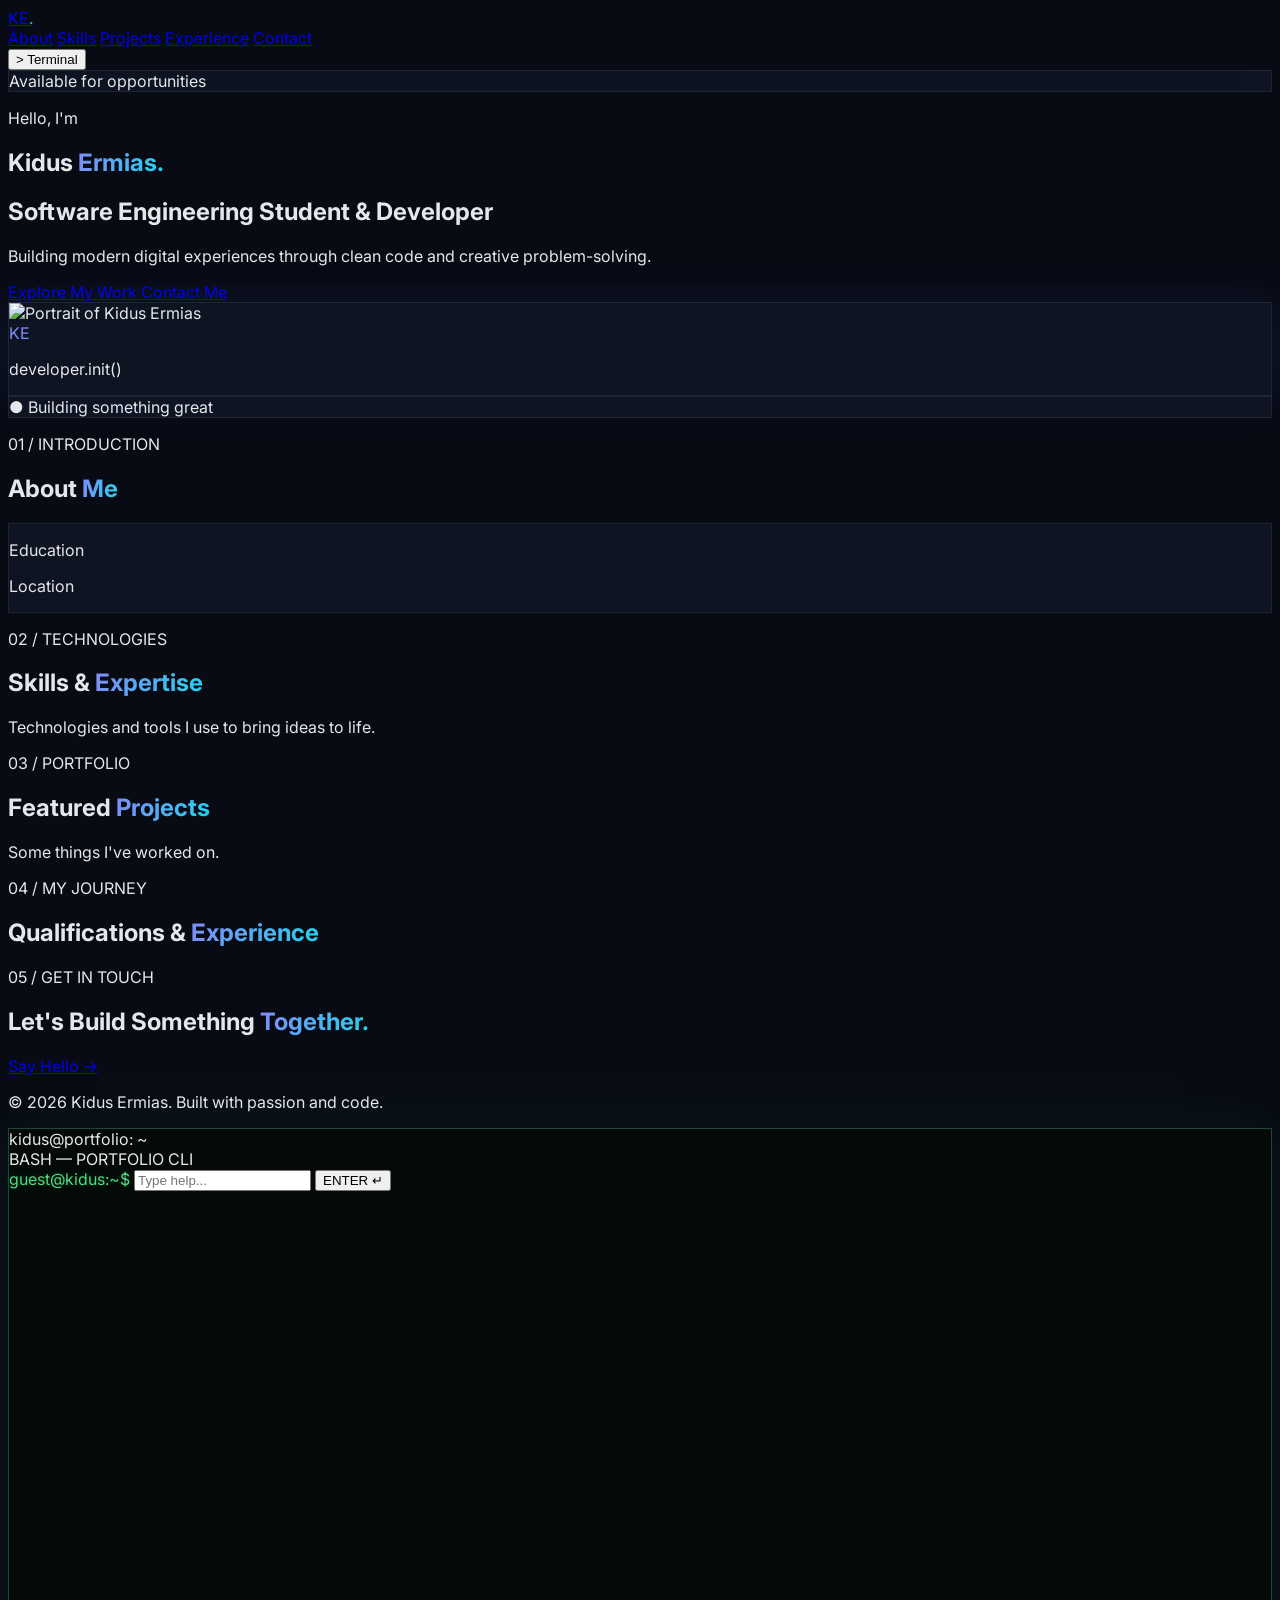
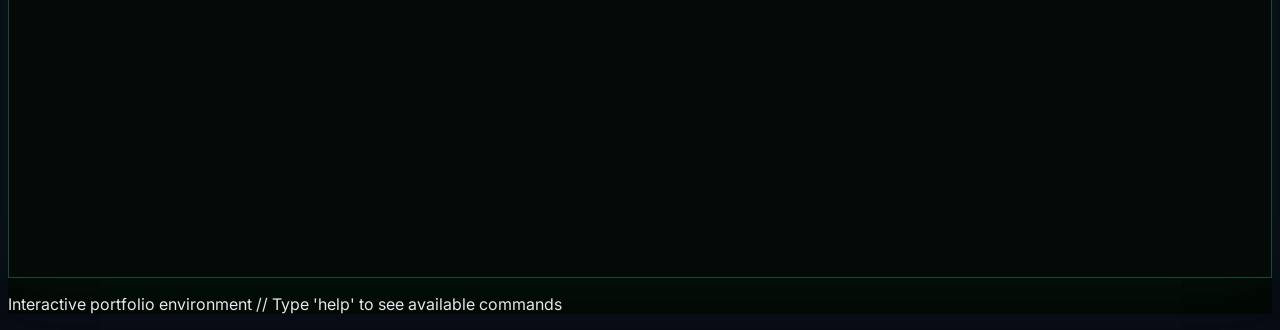
==== Personal portfolio/index.html @ cb44daec "Add files via upload" ====
<!DOCTYPE html>
<html lang="en">
<head>
    <meta charset="UTF-8">
    <meta name="viewport" content="width=device-width, initial-scale=1.0">
    <meta name="description" content="Kidus Ermias - Software Engineering Student and Full-Stack Developer. Explore my projects, skills and experience.">
    <meta name="theme-color" content="#080b14">
    <title>Kidus Ermias | Software Developer</title>

    <!-- Tailwind CSS -->
    <script src="https://cdn.tailwindcss.com"></script>

    <!-- Google Fonts -->
    <link rel="preconnect" href="https://fonts.googleapis.com">
    <link rel="preconnect" href="https://fonts.gstatic.com" crossorigin>
    <link href="https://fonts.googleapis.com/css2?family=DM+Mono:wght@400;500&family=Inter:wght@400;500;600;700;800&display=swap" rel="stylesheet">

    <script>
        tailwind.config = {
            theme: {
                extend: {
                    fontFamily: {
                        sans: ['Inter', 'sans-serif'],
                        mono: ['DM Mono', 'monospace']
                    },
                    colors: {
                        dark: '#080b14',
                        surface: '#111827',
                        accent: '#818cf8',
                        cyan: '#22d3ee'
                    }
                }
            }
        };
    </script>

    <style>
        * { box-sizing: border-box; scroll-behavior: smooth; }

        body {
            background: #080b14;
            color: #e5e7eb;
            font-family: 'Inter', sans-serif;
        }

        ::selection {
            background: #818cf8;
            color: white;
        }

        .gradient-text {
            background: linear-gradient(110deg, #818cf8, #22d3ee);
            -webkit-background-clip: text;
            background-clip: text;
            color: transparent;
        }

        .glass {
            background: rgba(17, 24, 39, 0.72);
            border: 1px solid rgba(148, 163, 184, 0.12);
            backdrop-filter: blur(14px);
        }

        .project-card {
            transition: transform .3s ease, border-color .3s ease;
        }

        .project-card:hover {
            transform: translateY(-6px);
            border-color: rgba(129, 140, 248, .65);
        }

        .glow {
            box-shadow: 0 0 45px rgba(99, 102, 241, .12);
        }

        .timeline-line {
            border-left: 1px solid rgba(129, 140, 248, .35);
        }

        .terminal-shell {
            background: #050a08;
            border: 1px solid #1c4934;
            box-shadow: 0 0 60px rgba(34, 197, 94, .08);
        }

        .terminal-screen {
            background:
                repeating-linear-gradient(
                    to bottom,
                    rgba(255,255,255,.018) 0px,
                    rgba(255,255,255,.018) 1px,
                    transparent 2px,
                    transparent 4px
                ),
                #050a08;
        }

        .terminal-text {
            color: #4ade80;
            text-shadow: 0 0 7px rgba(74, 222, 128, .25);
        }

        .terminal-cursor {
            animation: blink 1s steps(2, start) infinite;
        }

        @keyframes blink {
            to { visibility: hidden; }
        }

        @keyframes float {
            0%, 100% { transform: translateY(0); }
            50% { transform: translateY(-12px); }
        }

        .float-animation {
            animation: float 5s ease-in-out infinite;
        }

        .fade-in {
            animation: fadeIn .6s ease both;
        }

        @keyframes fadeIn {
            from { opacity: 0; transform: translateY(15px); }
            to { opacity: 1; transform: translateY(0); }
        }

        .terminal-mode {
            background: #020704;
        }

        .terminal-mode .terminal-shell {
            min-height: calc(100vh - 150px);
        }

        button:focus-visible,
        a:focus-visible,
        input:focus-visible {
            outline: 2px solid #22d3ee;
            outline-offset: 4px;
        }

        @media (prefers-reduced-motion: reduce) {
            *, *::before, *::after {
                scroll-behavior: auto !important;
                animation-duration: .01ms !important;
                animation-iteration-count: 1 !important;
                transition-duration: .01ms !important;
            }
        }
    </style>
</head>

<body>

    <!-- ================= NAVIGATION ================= -->

    <header class="fixed top-0 left-0 w-full z-50 border-b border-white/5 bg-dark/85 backdrop-blur-xl">
        <nav class="max-w-7xl mx-auto px-6 py-4 flex justify-between items-center">

            <a href="#home" class="font-bold text-xl tracking-tight">
                KE<span class="gradient-text">.</span>
            </a>

            <div class="hidden md:flex gap-7 text-sm text-gray-400">
                <a href="#about" class="hover:text-white transition">About</a>
                <a href="#skills" class="hover:text-white transition">Skills</a>
                <a href="#projects" class="hover:text-white transition">Projects</a>
                <a href="#experience" class="hover:text-white transition">Experience</a>
                <a href="#contact" class="hover:text-white transition">Contact</a>
            </div>

            <button
                id="modeToggle"
                class="px-4 py-2 rounded-lg border border-indigo-400/40 text-indigo-300 hover:bg-indigo-500/10 transition text-sm font-mono"
                aria-pressed="false"
                aria-label="Switch to terminal mode"
            >
                &gt; Terminal
            </button>

        </nav>
    </header>


    <!-- ================= GUI VIEW ================= -->

    <main id="guiView">

        <!-- HERO -->
        <section id="home" class="min-h-screen flex items-center pt-24 px-6 relative overflow-hidden">

            <div class="absolute top-20 right-0 w-96 h-96 bg-indigo-600/10 rounded-full blur-[120px]"></div>
            <div class="absolute bottom-10 left-0 w-80 h-80 bg-cyan-500/10 rounded-full blur-[120px]"></div>

            <div class="max-w-7xl mx-auto w-full grid md:grid-cols-2 gap-16 items-center relative z-10">

                <div class="fade-in">
                    <div class="inline-flex items-center gap-2 px-4 py-2 rounded-full glass text-sm text-gray-300 mb-8">
                        <span class="w-2 h-2 bg-green-400 rounded-full animate-pulse"></span>
                        <span id="availability">Available for opportunities</span>
                    </div>

                    <p class="text-gray-400 text-lg mb-3">Hello, I'm</p>

                    <h1 id="heroName" class="text-5xl md:text-7xl font-extrabold tracking-tight mb-6">
                        Kidus <span class="gradient-text">Ermias.</span>
                    </h1>

                    <h2 id="heroRole" class="text-xl md:text-2xl text-gray-300 mb-6">
                        Software Engineering Student & Developer
                    </h2>

                    <p id="heroSummary" class="text-gray-400 leading-8 max-w-xl mb-9">
                        Building modern digital experiences through clean code and creative problem-solving.
                    </p>

                    <div class="flex flex-wrap gap-4">
                        <a href="https://github.com/kiduse9" class="px-7 py-3 rounded-lg bg-indigo-500 hover:bg-indigo-400 text-white font-semibold transition">
                            Explore My Work
                        </a>

                        <a href="https://www.instagram.com/kiduse9?psln=MTh2OWNneDhobnk4ag%3D%3D&utm_source=qr" class="px-7 py-3 rounded-lg border border-gray-700 hover:border-indigo-400 transition">
                            Contact Me
                        </a>
                    </div>
                </div>

                <div class="hidden md:flex justify-center items-center">
                    <div class="relative float-animation">
                        <div class="absolute inset-0 bg-indigo-500/20 blur-3xl rounded-full"></div>

                        <div class="relative w-80 h-80 rounded-3xl glass glow flex items-center justify-center overflow-hidden">
                            <img
                                id="profileImage"
                                src="assets/profile.jpg"
                                alt="Portrait of Kidus Ermias"
                                class="w-full h-full object-cover hidden"
                            >
                            <div id="profileFallback" class="text-center">
                                <div class="text-7xl font-bold gradient-text mb-3">KE</div>
                                <p class="text-gray-500 font-mono text-sm">developer.init()</p>
                            </div>
                        </div>

                        <div class="absolute -bottom-5 -right-5 glass rounded-xl p-4 font-mono text-xs text-cyan-300">
                            <span class="text-green-400">●</span> Building something great
                        </div>
                    </div>
                </div>

            </div>
        </section>


        <!-- ABOUT -->
        <section id="about" class="py-28 px-6">
            <div class="max-w-5xl mx-auto">

                <div class="mb-12">
                    <p class="text-indigo-400 font-mono text-sm mb-3">01 / INTRODUCTION</p>
                    <h2 class="text-4xl font-bold">About <span class="gradient-text">Me</span></h2>
                </div>

                <div class="glass rounded-2xl p-8 md:p-12">
                    <p id="aboutText" class="text-gray-300 leading-9 text-lg"></p>

                    <div class="grid sm:grid-cols-2 gap-6 mt-10 pt-8 border-t border-white/10">
                        <div>
                            <p class="text-gray-500 text-sm mb-2">Education</p>
                            <p id="education" class="font-semibold"></p>
                            <a href="https://hilcoe.net/"></a>
                        </div>
                        <div>
                            <p class="text-gray-500 text-sm mb-2">Location</p>
                            <p id="location" class="font-semibold"></p>
                            <a href="https://maps.app.goo.gl/Vn7SvhJ63MMkDqug7"></a>
                        </div>
                    </div>
                </div>

            </div>
        </section>


        <!-- SKILLS -->
        <section id="skills" class="py-28 px-6 bg-white/[0.015]">
            <div class="max-w-6xl mx-auto">

                <div class="mb-12">
                    <p class="text-indigo-400 font-mono text-sm mb-3">02 / TECHNOLOGIES</p>
                    <h2 class="text-4xl font-bold">Skills & <span class="gradient-text">Expertise</span></h2>
                    <p class="text-gray-400 mt-4">Technologies and tools I use to bring ideas to life.</p>
                </div>

                <div id="skillsContainer" class="grid sm:grid-cols-2 lg:grid-cols-3 gap-5"></div>

            </div>
        </section>


        <!-- PROJECTS -->
        <section id="projects" class="py-28 px-6">
            <div class="max-w-6xl mx-auto">

                <div class="mb-12">
                    <p class="text-indigo-400 font-mono text-sm mb-3">03 / PORTFOLIO</p>
                    <h2 class="text-4xl font-bold">Featured <span class="gradient-text">Projects</span></h2>
                    <p class="text-gray-400 mt-4">Some things I've worked on.</p>
                </div>

                <div id="projectsContainer" class="grid md:grid-cols-2 lg:grid-cols-3 gap-6"></div>

            </div>
        </section>


        <!-- QUALIFICATIONS / EXPERIENCE -->
        <section id="experience" class="py-28 px-6 bg-white/[0.015]">
            <div class="max-w-5xl mx-auto">

                <div class="mb-14">
                    <p class="text-indigo-400 font-mono text-sm mb-3">04 / MY JOURNEY</p>
                    <h2 class="text-4xl font-bold">Qualifications & <span class="gradient-text">Experience</span></h2>
                </div>

                <div id="timelineContainer" class="ml-3 pl-8 timeline-line space-y-12"></div>

            </div>
        </section>


        <!-- CONTACT -->
        <section id="contact" class="py-28 px-6">
            <div class="max-w-4xl mx-auto text-center">

                <p class="text-indigo-400 font-mono text-sm mb-4">05 / GET IN TOUCH</p>

                <h2 class="text-4xl md:text-5xl font-bold mb-6">
                    Let's Build Something <span class="gradient-text">Together.</span>
                </h2>

                <p id="contactText" class="text-gray-400 max-w-xl mx-auto leading-8 mb-9"></p>

                <a id="emailLink" href="kiduse816@gmail.com"
                   class="inline-block px-8 py-4 bg-indigo-500 hover:bg-indigo-400 rounded-xl font-semibold transition">
                    Say Hello →
                </a>

                <div id="socialLinks" class="flex justify-center flex-wrap gap-6 mt-10 text-gray-400 text-sm"></div>

            </div>
        </section>

        <footer class="border-t border-white/5 py-8 text-center text-gray-500 text-sm">
            <p id="footerText">© 2026 Kidus Ermias. Built with passion and code.</p>
        </footer>

    </main>


    <!-- ================= TERMINAL VIEW ================= -->

    <main id="terminalView" class="hidden min-h-screen pt-28 pb-10 px-4 md:px-6 terminal-mode">

        <div class="max-w-5xl mx-auto">

            <div class="terminal-shell rounded-xl overflow-hidden">

                <!-- Terminal title bar -->
                <div class="bg-[#0b1710] border-b border-green-900/50 px-5 py-4 flex justify-between items-center">

                    <div class="flex items-center gap-2">
                        <span class="w-3 h-3 bg-red-500 rounded-full"></span>
                        <span class="w-3 h-3 bg-yellow-500 rounded-full"></span>
                        <span class="w-3 h-3 bg-green-500 rounded-full"></span>
                        <span class="text-green-500/70 font-mono text-xs ml-3">
                            kidus@portfolio: ~
                        </span>
                    </div>

                    <span class="text-green-700 font-mono text-xs">BASH — PORTFOLIO CLI</span>
                </div>

                <!-- Terminal output -->
                <div
                    id="terminalOutput"
                    class="terminal-screen terminal-text font-mono text-sm p-5 md:p-8 h-[60vh] min-h-[400px] overflow-y-auto"
                    role="log"
                    aria-live="polite"
                    aria-label="Terminal output"
                    tabindex="0"
                ></div>

                <!-- Input -->
                <form id="terminalForm" class="bg-[#07110b] border-t border-green-900/40 p-5 flex items-center gap-3">

                    <label for="terminalInput" class="terminal-text font-mono whitespace-nowrap">
                        guest@kidus:~$
                    </label>

                    <input
                        id="terminalInput"
                        type="text"
                        autocomplete="off"
                        spellcheck="false"
                        aria-label="Enter a terminal command"
                        placeholder="Type help..."
                        class="flex-1 bg-transparent outline-none border-none text-green-300 font-mono placeholder:text-green-900 min-w-0"
                    >

                    <button type="submit" class="text-green-400 font-mono hover:text-white">
                        ENTER ↵
                    </button>
                </form>

            </div>

            <p class="text-center text-green-900 font-mono text-xs mt-5">
                Interactive portfolio environment // Type 'help' to see available commands
            </p>

        </div>
    </main>


    <!-- JavaScript -->
    <script src="script.js" defer></script>

</body>
</html>
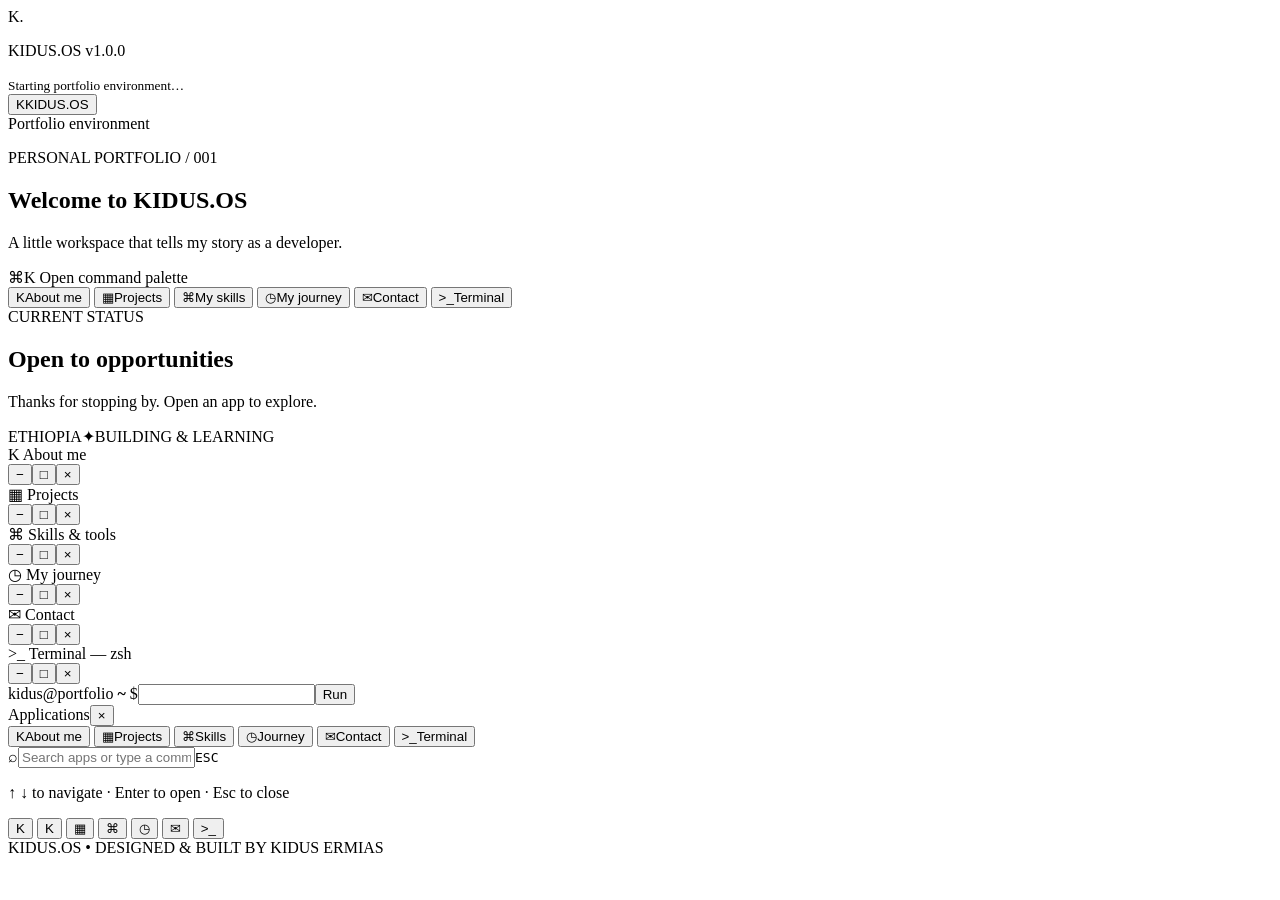
==== commit d4b553ab: "Rebuild portfolio as KIDUS.OS desktop experience" ====
--- a/Personal portfolio/index.html
+++ b/Personal portfolio/index.html
@@ -1,434 +1,115 @@
-
-<!DOCTYPE html>
+<!doctype html>
 <html lang="en">
 <head>
-    <meta charset="UTF-8">
-    <meta name="viewport" content="width=device-width, initial-scale=1.0">
-    <meta name="description" content="Kidus Ermias - Software Engineering Student and Full-Stack Developer. Explore my projects, skills and experience.">
-    <meta name="theme-color" content="#080b14">
-    <title>Kidus Ermias | Software Developer</title>
+  <meta charset="utf-8">
+  <meta name="viewport" content="width=device-width, initial-scale=1">
+  <meta name="theme-color" content="#100b20">
+  <meta name="description" content="Kidus Ermias — software engineering student and developer. Explore my work, skills, and journey in KIDUS.OS.">
+  <meta property="og:title" content="Kidus Ermias | KIDUS.OS">
+  <meta property="og:description" content="A desktop-inspired portfolio by Kidus Ermias.">
+  <title>KIDUS.OS — Kidus Ermias</title>
+  <link rel="preconnect" href="https://fonts.googleapis.com">
+  <link rel="preconnect" href="https://fonts.gstatic.com" crossorigin>
+  <link href="https://fonts.googleapis.com/css2?family=DM+Mono:wght@400;500&family=Inter:wght@400;500;600;700;800&display=swap" rel="stylesheet">
+  <link rel="stylesheet" href="styles.css">
+  <script src="script.js" defer></script>
+</head>
+<body>
+  <div id="boot" class="boot-screen" aria-live="polite">
+    <div class="boot-mark">K<span>.</span></div>
+    <p class="mono">KIDUS.OS <span>v1.0.0</span></p>
+    <div class="boot-track"><i></i></div>
+    <small id="boot-status">Starting portfolio environment…</small>
+  </div>
 
-    <!-- Tailwind CSS -->
-    <script src="https://cdn.tailwindcss.com"></script>
-
-    <!-- Google Fonts -->
-    <link rel="preconnect" href="https://fonts.googleapis.com">
-    <link rel="preconnect" href="https://fonts.gstatic.com" crossorigin>
-    <link href="https://fonts.googleapis.com/css2?family=DM+Mono:wght@400;500&family=Inter:wght@400;500;600;700;800&display=swap" rel="stylesheet">
-
-    <script>
-        tailwind.config = {
-            theme: {
-                extend: {
-                    fontFamily: {
-                        sans: ['Inter', 'sans-serif'],
-                        mono: ['DM Mono', 'monospace']
-                    },
-                    colors: {
-                        dark: '#080b14',
-                        surface: '#111827',
-                        accent: '#818cf8',
-                        cyan: '#22d3ee'
-                    }
-                }
-            }
-        };
-    </script>
-
-    <style>
-        * { box-sizing: border-box; scroll-behavior: smooth; }
-
-        body {
-            background: #080b14;
-            color: #e5e7eb;
-            font-family: 'Inter', sans-serif;
-        }
-
-        ::selection {
-            background: #818cf8;
-            color: white;
-        }
-
-        .gradient-text {
-            background: linear-gradient(110deg, #818cf8, #22d3ee);
-            -webkit-background-clip: text;
-            background-clip: text;
-            color: transparent;
-        }
-
-        .glass {
-            background: rgba(17, 24, 39, 0.72);
-            border: 1px solid rgba(148, 163, 184, 0.12);
-            backdrop-filter: blur(14px);
-        }
-
-        .project-card {
-            transition: transform .3s ease, border-color .3s ease;
-        }
-
-        .project-card:hover {
-            transform: translateY(-6px);
-            border-color: rgba(129, 140, 248, .65);
-        }
-
-        .glow {
-            box-shadow: 0 0 45px rgba(99, 102, 241, .12);
-        }
-
-        .timeline-line {
-            border-left: 1px solid rgba(129, 140, 248, .35);
-        }
-
-        .terminal-shell {
-            background: #050a08;
-            border: 1px solid #1c4934;
-            box-shadow: 0 0 60px rgba(34, 197, 94, .08);
-        }
-
-        .terminal-screen {
-            background:
-                repeating-linear-gradient(
-                    to bottom,
-                    rgba(255,255,255,.018) 0px,
-                    rgba(255,255,255,.018) 1px,
-                    transparent 2px,
-                    transparent 4px
-                ),
-                #050a08;
-        }
-
-        .terminal-text {
-            color: #4ade80;
-            text-shadow: 0 0 7px rgba(74, 222, 128, .25);
-        }
-
-        .terminal-cursor {
-            animation: blink 1s steps(2, start) infinite;
-        }
-
-        @keyframes blink {
-            to { visibility: hidden; }
-        }
-
-        @keyframes float {
-            0%, 100% { transform: translateY(0); }
-            50% { transform: translateY(-12px); }
-        }
-
-        .float-animation {
-            animation: float 5s ease-in-out infinite;
-        }
-
-        .fade-in {
-            animation: fadeIn .6s ease both;
-        }
-
-        @keyframes fadeIn {
-            from { opacity: 0; transform: translateY(15px); }
-            to { opacity: 1; transform: translateY(0); }
-        }
-
-        .terminal-mode {
-            background: #020704;
-        }
-
-        .terminal-mode .terminal-shell {
-            min-height: calc(100vh - 150px);
-        }
-
-        button:focus-visible,
-        a:focus-visible,
-        input:focus-visible {
-            outline: 2px solid #22d3ee;
-            outline-offset: 4px;
-        }
-
-        @media (prefers-reduced-motion: reduce) {
-            *, *::before, *::after {
-                scroll-behavior: auto !important;
-                animation-duration: .01ms !important;
-                animation-iteration-count: 1 !important;
-                transition-duration: .01ms !important;
-            }
-        }
-    </style>
-</head>
-
-<body>
-
-    <!-- ================= NAVIGATION ================= -->
-
-    <header class="fixed top-0 left-0 w-full z-50 border-b border-white/5 bg-dark/85 backdrop-blur-xl">
-        <nav class="max-w-7xl mx-auto px-6 py-4 flex justify-between items-center">
-
-            <a href="#home" class="font-bold text-xl tracking-tight">
-                KE<span class="gradient-text">.</span>
-            </a>
-
-            <div class="hidden md:flex gap-7 text-sm text-gray-400">
-                <a href="#about" class="hover:text-white transition">About</a>
-                <a href="#skills" class="hover:text-white transition">Skills</a>
-                <a href="#projects" class="hover:text-white transition">Projects</a>
-                <a href="#experience" class="hover:text-white transition">Experience</a>
-                <a href="#contact" class="hover:text-white transition">Contact</a>
-            </div>
-
-            <button
-                id="modeToggle"
-                class="px-4 py-2 rounded-lg border border-indigo-400/40 text-indigo-300 hover:bg-indigo-500/10 transition text-sm font-mono"
-                aria-pressed="false"
-                aria-label="Switch to terminal mode"
-            >
-                &gt; Terminal
-            </button>
-
-        </nav>
+  <main id="desktop" class="desktop hidden">
+    <div class="wallpaper-glow glow-one"></div><div class="wallpaper-glow glow-two"></div>
+    <header class="topbar">
+      <button class="brand" id="brand-home" aria-label="Show desktop"><span class="brand-icon">K</span><span>KIDUS<span class="brand-muted">.OS</span></span></button>
+      <div class="topbar-center"><span class="status-dot"></span><span>Portfolio environment</span></div>
+      <div class="topbar-right"><span class="top-date" id="top-date"></span><span class="top-time" id="top-time"></span></div>
     </header>
 
+    <section class="desktop-content">
+      <div class="welcome">
+        <p class="eyebrow mono">PERSONAL PORTFOLIO / 001</p>
+        <h1>Welcome to <span>KIDUS.OS</span></h1>
+        <p class="welcome-copy">A little workspace that tells my story as a developer.</p>
+        <div class="welcome-hint"><span class="hint-key">⌘</span><span class="hint-key">K</span> <span>Open command palette</span></div>
+      </div>
 
-    <!-- ================= GUI VIEW ================= -->
+      <div class="desktop-icons" aria-label="Portfolio applications">
+        <button class="desktop-icon" data-open="about"><span class="app-icon icon-about">K</span><span>About me</span></button>
+        <button class="desktop-icon" data-open="projects"><span class="app-icon icon-projects">▦</span><span>Projects</span></button>
+        <button class="desktop-icon" data-open="skills"><span class="app-icon icon-skills">⌘</span><span>My skills</span></button>
+        <button class="desktop-icon" data-open="journey"><span class="app-icon icon-journey">◷</span><span>My journey</span></button>
+        <button class="desktop-icon" data-open="contact"><span class="app-icon icon-contact">✉</span><span>Contact</span></button>
+        <button class="desktop-icon" data-open="terminal"><span class="app-icon icon-terminal">&gt;_</span><span>Terminal</span></button>
+      </div>
 
-    <main id="guiView">
+      <aside class="desktop-note glass-panel">
+        <div class="note-head"><span class="live-pulse"></span><span class="mono">CURRENT STATUS</span></div>
+        <h2 id="desktop-status">Open to opportunities</h2>
+        <p>Thanks for stopping by. Open an app to explore.</p>
+        <div class="note-foot"><span>ETHIOPIA</span><span>✦</span><span>BUILDING & LEARNING</span></div>
+      </aside>
+    </section>
 
-        <!-- HERO -->
-        <section id="home" class="min-h-screen flex items-center pt-24 px-6 relative overflow-hidden">
+    <section id="window-layer" class="window-layer" aria-label="Open applications">
+      <article class="app-window" data-window="about" aria-label="About me window">
+        <div class="window-titlebar" data-drag><div class="window-title"><span class="tiny-app-icon">K</span> About me</div><div class="window-controls"><button data-minimize aria-label="Minimize">−</button><button data-maximize aria-label="Maximize">□</button><button data-close aria-label="Close">×</button></div></div>
+        <div class="window-body" id="about-content"></div>
+      </article>
+      <article class="app-window" data-window="projects" aria-label="Projects window">
+        <div class="window-titlebar" data-drag><div class="window-title"><span class="tiny-app-icon">▦</span> Projects</div><div class="window-controls"><button data-minimize aria-label="Minimize">−</button><button data-maximize aria-label="Maximize">□</button><button data-close aria-label="Close">×</button></div></div>
+        <div class="window-body" id="projects-content"></div>
+      </article>
+      <article class="app-window" data-window="skills" aria-label="Skills window">
+        <div class="window-titlebar" data-drag><div class="window-title"><span class="tiny-app-icon">⌘</span> Skills & tools</div><div class="window-controls"><button data-minimize aria-label="Minimize">−</button><button data-maximize aria-label="Maximize">□</button><button data-close aria-label="Close">×</button></div></div>
+        <div class="window-body" id="skills-content"></div>
+      </article>
+      <article class="app-window" data-window="journey" aria-label="Journey window">
+        <div class="window-titlebar" data-drag><div class="window-title"><span class="tiny-app-icon">◷</span> My journey</div><div class="window-controls"><button data-minimize aria-label="Minimize">−</button><button data-maximize aria-label="Maximize">□</button><button data-close aria-label="Close">×</button></div></div>
+        <div class="window-body" id="journey-content"></div>
+      </article>
+      <article class="app-window" data-window="contact" aria-label="Contact window">
+        <div class="window-titlebar" data-drag><div class="window-title"><span class="tiny-app-icon">✉</span> Contact</div><div class="window-controls"><button data-minimize aria-label="Minimize">−</button><button data-maximize aria-label="Maximize">□</button><button data-close aria-label="Close">×</button></div></div>
+        <div class="window-body" id="contact-content"></div>
+      </article>
+      <article class="app-window terminal-window" data-window="terminal" aria-label="Terminal window">
+        <div class="window-titlebar" data-drag><div class="window-title"><span class="tiny-app-icon terminal-mini">&gt;_</span> Terminal <span class="terminal-subtitle">— zsh</span></div><div class="window-controls"><button data-minimize aria-label="Minimize">−</button><button data-maximize aria-label="Maximize">□</button><button data-close aria-label="Close">×</button></div></div>
+        <div class="window-body terminal-body"><div id="terminal-output" class="terminal-output" role="log" aria-live="polite"></div><form id="terminal-form" class="terminal-form"><label for="terminal-input">kidus@portfolio <b>~</b> $</label><input id="terminal-input" autocomplete="off" spellcheck="false" aria-label="Terminal command"><button type="submit">Run</button></form></div>
+      </article>
+    </section>
 
-            <div class="absolute top-20 right-0 w-96 h-96 bg-indigo-600/10 rounded-full blur-[120px]"></div>
-            <div class="absolute bottom-10 left-0 w-80 h-80 bg-cyan-500/10 rounded-full blur-[120px]"></div>
+    <div id="launcher" class="launcher glass-panel hidden">
+      <div class="launcher-heading"><span>Applications</span><button id="launcher-close" aria-label="Close launcher">×</button></div>
+      <div class="launcher-grid">
+        <button data-open="about"><span class="app-icon icon-about">K</span>About me</button>
+        <button data-open="projects"><span class="app-icon icon-projects">▦</span>Projects</button>
+        <button data-open="skills"><span class="app-icon icon-skills">⌘</span>Skills</button>
+        <button data-open="journey"><span class="app-icon icon-journey">◷</span>Journey</button>
+        <button data-open="contact"><span class="app-icon icon-contact">✉</span>Contact</button>
+        <button data-open="terminal"><span class="app-icon icon-terminal">&gt;_</span>Terminal</button>
+      </div>
+    </div>
 
-            <div class="max-w-7xl mx-auto w-full grid md:grid-cols-2 gap-16 items-center relative z-10">
+    <div id="command-palette" class="command-overlay hidden">
+      <div class="command-box glass-panel"><div class="command-search"><span>⌕</span><input id="command-input" placeholder="Search apps or type a command…" autocomplete="off"><kbd>ESC</kbd></div><div id="command-results"></div><p class="command-help">↑ ↓ to navigate · Enter to open · Esc to close</p></div>
+    </div>
 
-                <div class="fade-in">
-                    <div class="inline-flex items-center gap-2 px-4 py-2 rounded-full glass text-sm text-gray-300 mb-8">
-                        <span class="w-2 h-2 bg-green-400 rounded-full animate-pulse"></span>
-                        <span id="availability">Available for opportunities</span>
-                    </div>
-
-                    <p class="text-gray-400 text-lg mb-3">Hello, I'm</p>
-
-                    <h1 id="heroName" class="text-5xl md:text-7xl font-extrabold tracking-tight mb-6">
-                        Kidus <span class="gradient-text">Ermias.</span>
-                    </h1>
-
-                    <h2 id="heroRole" class="text-xl md:text-2xl text-gray-300 mb-6">
-                        Software Engineering Student & Developer
-                    </h2>
-
-                    <p id="heroSummary" class="text-gray-400 leading-8 max-w-xl mb-9">
-                        Building modern digital experiences through clean code and creative problem-solving.
-                    </p>
-
-                    <div class="flex flex-wrap gap-4">
-                        <a href="https://github.com/kiduse9" class="px-7 py-3 rounded-lg bg-indigo-500 hover:bg-indigo-400 text-white font-semibold transition">
-                            Explore My Work
-                        </a>
-
-                        <a href="https://www.instagram.com/kiduse9?psln=MTh2OWNneDhobnk4ag%3D%3D&utm_source=qr" class="px-7 py-3 rounded-lg border border-gray-700 hover:border-indigo-400 transition">
-                            Contact Me
-                        </a>
-                    </div>
-                </div>
-
-                <div class="hidden md:flex justify-center items-center">
-                    <div class="relative float-animation">
-                        <div class="absolute inset-0 bg-indigo-500/20 blur-3xl rounded-full"></div>
-
-                        <div class="relative w-80 h-80 rounded-3xl glass glow flex items-center justify-center overflow-hidden">
-                            <img
-                                id="profileImage"
-                                src="assets/profile.jpg"
-                                alt="Portrait of Kidus Ermias"
-                                class="w-full h-full object-cover hidden"
-                            >
-                            <div id="profileFallback" class="text-center">
-                                <div class="text-7xl font-bold gradient-text mb-3">KE</div>
-                                <p class="text-gray-500 font-mono text-sm">developer.init()</p>
-                            </div>
-                        </div>
-
-                        <div class="absolute -bottom-5 -right-5 glass rounded-xl p-4 font-mono text-xs text-cyan-300">
-                            <span class="text-green-400">●</span> Building something great
-                        </div>
-                    </div>
-                </div>
-
-            </div>
-        </section>
-
-
-        <!-- ABOUT -->
-        <section id="about" class="py-28 px-6">
-            <div class="max-w-5xl mx-auto">
-
-                <div class="mb-12">
-                    <p class="text-indigo-400 font-mono text-sm mb-3">01 / INTRODUCTION</p>
-                    <h2 class="text-4xl font-bold">About <span class="gradient-text">Me</span></h2>
-                </div>
-
-                <div class="glass rounded-2xl p-8 md:p-12">
-                    <p id="aboutText" class="text-gray-300 leading-9 text-lg"></p>
-
-                    <div class="grid sm:grid-cols-2 gap-6 mt-10 pt-8 border-t border-white/10">
-                        <div>
-                            <p class="text-gray-500 text-sm mb-2">Education</p>
-                            <p id="education" class="font-semibold"></p>
-                            <a href="https://hilcoe.net/"></a>
-                        </div>
-                        <div>
-                            <p class="text-gray-500 text-sm mb-2">Location</p>
-                            <p id="location" class="font-semibold"></p>
-                            <a href="https://maps.app.goo.gl/Vn7SvhJ63MMkDqug7"></a>
-                        </div>
-                    </div>
-                </div>
-
-            </div>
-        </section>
-
-
-        <!-- SKILLS -->
-        <section id="skills" class="py-28 px-6 bg-white/[0.015]">
-            <div class="max-w-6xl mx-auto">
-
-                <div class="mb-12">
-                    <p class="text-indigo-400 font-mono text-sm mb-3">02 / TECHNOLOGIES</p>
-                    <h2 class="text-4xl font-bold">Skills & <span class="gradient-text">Expertise</span></h2>
-                    <p class="text-gray-400 mt-4">Technologies and tools I use to bring ideas to life.</p>
-                </div>
-
-                <div id="skillsContainer" class="grid sm:grid-cols-2 lg:grid-cols-3 gap-5"></div>
-
-            </div>
-        </section>
-
-
-        <!-- PROJECTS -->
-        <section id="projects" class="py-28 px-6">
-            <div class="max-w-6xl mx-auto">
-
-                <div class="mb-12">
-                    <p class="text-indigo-400 font-mono text-sm mb-3">03 / PORTFOLIO</p>
-                    <h2 class="text-4xl font-bold">Featured <span class="gradient-text">Projects</span></h2>
-                    <p class="text-gray-400 mt-4">Some things I've worked on.</p>
-                </div>
-
-                <div id="projectsContainer" class="grid md:grid-cols-2 lg:grid-cols-3 gap-6"></div>
-
-            </div>
-        </section>
-
-
-        <!-- QUALIFICATIONS / EXPERIENCE -->
-        <section id="experience" class="py-28 px-6 bg-white/[0.015]">
-            <div class="max-w-5xl mx-auto">
-
-                <div class="mb-14">
-                    <p class="text-indigo-400 font-mono text-sm mb-3">04 / MY JOURNEY</p>
-                    <h2 class="text-4xl font-bold">Qualifications & <span class="gradient-text">Experience</span></h2>
-                </div>
-
-                <div id="timelineContainer" class="ml-3 pl-8 timeline-line space-y-12"></div>
-
-            </div>
-        </section>
-
-
-        <!-- CONTACT -->
-        <section id="contact" class="py-28 px-6">
-            <div class="max-w-4xl mx-auto text-center">
-
-                <p class="text-indigo-400 font-mono text-sm mb-4">05 / GET IN TOUCH</p>
-
-                <h2 class="text-4xl md:text-5xl font-bold mb-6">
-                    Let's Build Something <span class="gradient-text">Together.</span>
-                </h2>
-
-                <p id="contactText" class="text-gray-400 max-w-xl mx-auto leading-8 mb-9"></p>
-
-                <a id="emailLink" href="kiduse816@gmail.com"
-                   class="inline-block px-8 py-4 bg-indigo-500 hover:bg-indigo-400 rounded-xl font-semibold transition">
-                    Say Hello →
-                </a>
-
-                <div id="socialLinks" class="flex justify-center flex-wrap gap-6 mt-10 text-gray-400 text-sm"></div>
-
-            </div>
-        </section>
-
-        <footer class="border-t border-white/5 py-8 text-center text-gray-500 text-sm">
-            <p id="footerText">© 2026 Kidus Ermias. Built with passion and code.</p>
-        </footer>
-
-    </main>
-
-
-    <!-- ================= TERMINAL VIEW ================= -->
-
-    <main id="terminalView" class="hidden min-h-screen pt-28 pb-10 px-4 md:px-6 terminal-mode">
-
-        <div class="max-w-5xl mx-auto">
-
-            <div class="terminal-shell rounded-xl overflow-hidden">
-
-                <!-- Terminal title bar -->
-                <div class="bg-[#0b1710] border-b border-green-900/50 px-5 py-4 flex justify-between items-center">
-
-                    <div class="flex items-center gap-2">
-                        <span class="w-3 h-3 bg-red-500 rounded-full"></span>
-                        <span class="w-3 h-3 bg-yellow-500 rounded-full"></span>
-                        <span class="w-3 h-3 bg-green-500 rounded-full"></span>
-                        <span class="text-green-500/70 font-mono text-xs ml-3">
-                            kidus@portfolio: ~
-                        </span>
-                    </div>
-
-                    <span class="text-green-700 font-mono text-xs">BASH — PORTFOLIO CLI</span>
-                </div>
-
-                <!-- Terminal output -->
-                <div
-                    id="terminalOutput"
-                    class="terminal-screen terminal-text font-mono text-sm p-5 md:p-8 h-[60vh] min-h-[400px] overflow-y-auto"
-                    role="log"
-                    aria-live="polite"
-                    aria-label="Terminal output"
-                    tabindex="0"
-                ></div>
-
-                <!-- Input -->
-                <form id="terminalForm" class="bg-[#07110b] border-t border-green-900/40 p-5 flex items-center gap-3">
-
-                    <label for="terminalInput" class="terminal-text font-mono whitespace-nowrap">
-                        guest@kidus:~$
-                    </label>
-
-                    <input
-                        id="terminalInput"
-                        type="text"
-                        autocomplete="off"
-                        spellcheck="false"
-                        aria-label="Enter a terminal command"
-                        placeholder="Type help..."
-                        class="flex-1 bg-transparent outline-none border-none text-green-300 font-mono placeholder:text-green-900 min-w-0"
-                    >
-
-                    <button type="submit" class="text-green-400 font-mono hover:text-white">
-                        ENTER ↵
-                    </button>
-                </form>
-
-            </div>
-
-            <p class="text-center text-green-900 font-mono text-xs mt-5">
-                Interactive portfolio environment // Type 'help' to see available commands
-            </p>
-
-        </div>
-    </main>
-
-
-    <!-- JavaScript -->
-    <script src="script.js" defer></script>
-
+    <nav class="dock" aria-label="Application dock">
+      <button class="dock-launcher" id="launcher-toggle" aria-label="Open app launcher"><span>K</span></button>
+      <span class="dock-divider"></span>
+      <button class="dock-app" data-open="about" aria-label="About me"><span class="app-icon icon-about">K</span><i></i></button>
+      <button class="dock-app" data-open="projects" aria-label="Projects"><span class="app-icon icon-projects">▦</span><i></i></button>
+      <button class="dock-app" data-open="skills" aria-label="Skills"><span class="app-icon icon-skills">⌘</span><i></i></button>
+      <button class="dock-app" data-open="journey" aria-label="Journey"><span class="app-icon icon-journey">◷</span><i></i></button>
+      <button class="dock-app" data-open="contact" aria-label="Contact"><span class="app-icon icon-contact">✉</span><i></i></button>
+      <button class="dock-app" data-open="terminal" aria-label="Terminal"><span class="app-icon icon-terminal">&gt;_</span><i></i></button>
+    </nav>
+    <div class="desktop-footer mono">KIDUS.OS <span>•</span> DESIGNED & BUILT BY KIDUS ERMIAS</div>
+  </main>
+  <noscript><p class="noscript">This portfolio needs JavaScript enabled to run its desktop interface.</p></noscript>
 </body>
-</html>
+</html>
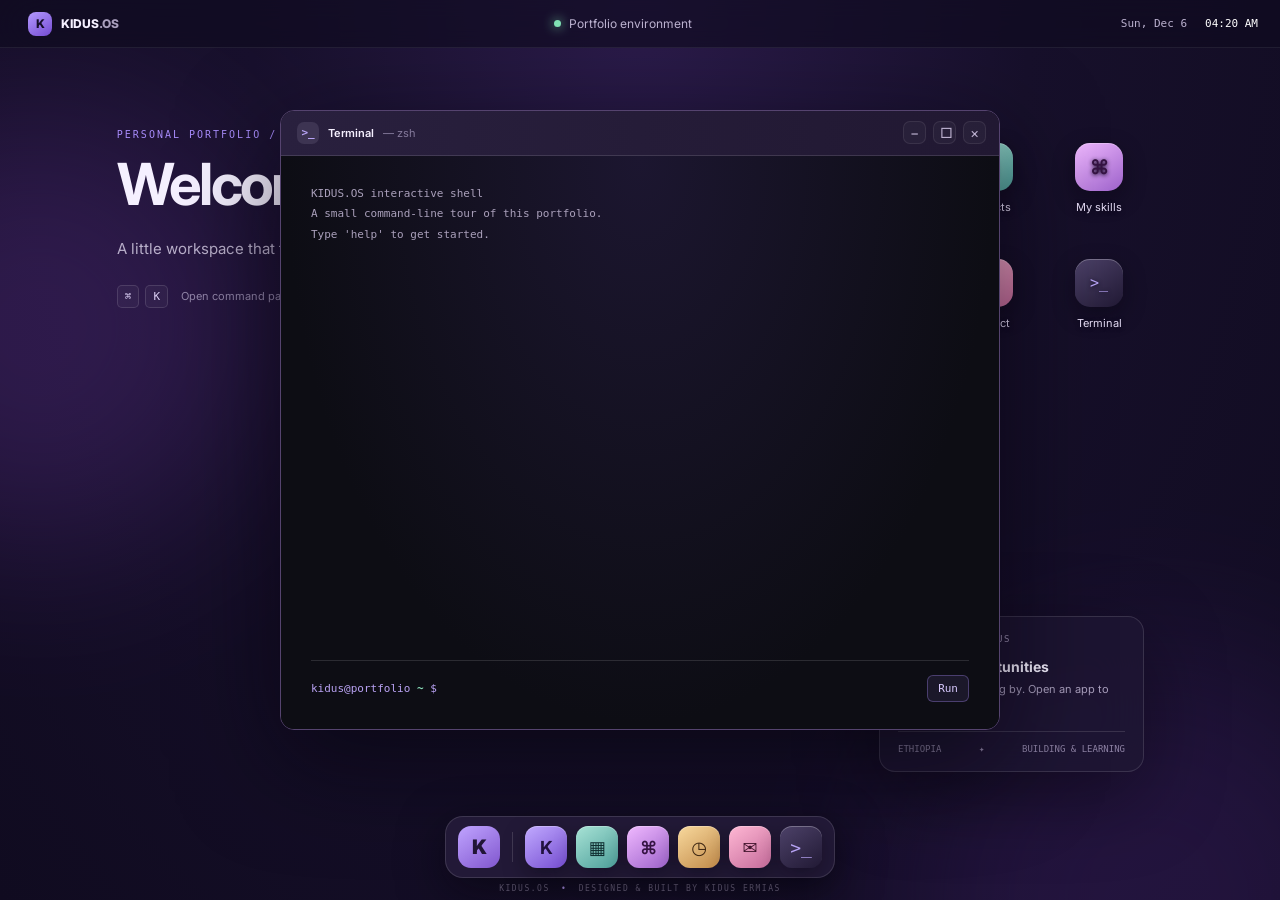
==== commit 6f67f2f5: "Start KIDUS.OS with application windows closed" ====
--- a/Personal portfolio/index.html
+++ b/Personal portfolio/index.html
@@ -56,23 +56,23 @@
     </section>
 
     <section id="window-layer" class="window-layer" aria-label="Open applications">
-      <article class="app-window" data-window="about" aria-label="About me window">
+      <article class="app-window hidden" data-window="about" aria-label="About me window">
         <div class="window-titlebar" data-drag><div class="window-title"><span class="tiny-app-icon">K</span> About me</div><div class="window-controls"><button data-minimize aria-label="Minimize">−</button><button data-maximize aria-label="Maximize">□</button><button data-close aria-label="Close">×</button></div></div>
         <div class="window-body" id="about-content"></div>
       </article>
-      <article class="app-window" data-window="projects" aria-label="Projects window">
+      <article class="app-window hidden" data-window="projects" aria-label="Projects window">
         <div class="window-titlebar" data-drag><div class="window-title"><span class="tiny-app-icon">▦</span> Projects</div><div class="window-controls"><button data-minimize aria-label="Minimize">−</button><button data-maximize aria-label="Maximize">□</button><button data-close aria-label="Close">×</button></div></div>
         <div class="window-body" id="projects-content"></div>
       </article>
-      <article class="app-window" data-window="skills" aria-label="Skills window">
+      <article class="app-window hidden" data-window="skills" aria-label="Skills window">
         <div class="window-titlebar" data-drag><div class="window-title"><span class="tiny-app-icon">⌘</span> Skills & tools</div><div class="window-controls"><button data-minimize aria-label="Minimize">−</button><button data-maximize aria-label="Maximize">□</button><button data-close aria-label="Close">×</button></div></div>
         <div class="window-body" id="skills-content"></div>
       </article>
-      <article class="app-window" data-window="journey" aria-label="Journey window">
+      <article class="app-window hidden" data-window="journey" aria-label="Journey window">
         <div class="window-titlebar" data-drag><div class="window-title"><span class="tiny-app-icon">◷</span> My journey</div><div class="window-controls"><button data-minimize aria-label="Minimize">−</button><button data-maximize aria-label="Maximize">□</button><button data-close aria-label="Close">×</button></div></div>
         <div class="window-body" id="journey-content"></div>
       </article>
-      <article class="app-window" data-window="contact" aria-label="Contact window">
+      <article class="app-window hidden" data-window="contact" aria-label="Contact window">
         <div class="window-titlebar" data-drag><div class="window-title"><span class="tiny-app-icon">✉</span> Contact</div><div class="window-controls"><button data-minimize aria-label="Minimize">−</button><button data-maximize aria-label="Maximize">□</button><button data-close aria-label="Close">×</button></div></div>
         <div class="window-body" id="contact-content"></div>
       </article>
--- a/Personal portfolio/styles.css
+++ b/Personal portfolio/styles.css
@@ -0,0 +1 @@
+:root{--bg:#100b20;--panel:#1b1330;--line:#ffffff20;--muted:#a99fbd;--purple:#a78bfa;--text:#f5f0ff}*{box-sizing:border-box}html,body{margin:0;min-height:100%;font-family:Inter,system-ui,sans-serif;color:var(--text)}body{min-height:100vh;background:#100b20;overflow:hidden}button,input{font:inherit}button{color:inherit;cursor:pointer}.hidden{display:none!important}.mono{font-family:"DM Mono",monospace}.boot-screen{position:fixed;inset:0;z-index:1000;background:#100b20;display:flex;flex-direction:column;align-items:center;justify-content:center;gap:15px;transition:opacity .45s,visibility .45s}.boot-done{opacity:0;visibility:hidden}.boot-mark{font-size:74px;font-weight:800;letter-spacing:-8px}.boot-mark span{color:var(--purple)}.boot-screen p{font-size:12px;letter-spacing:4px}.boot-screen p span{color:var(--purple)}.boot-track{height:3px;width:190px;background:#2a2140;border-radius:5px;overflow:hidden}.boot-track i{display:block;height:100%;width:35%;background:linear-gradient(90deg,#a78bfa,#e0a6ff);animation:load 1s ease forwards}.boot-screen small{font:11px "DM Mono",monospace;color:var(--muted)}@keyframes load{to{width:100%}}.desktop{position:relative;isolation:isolate;min-height:100vh;overflow:hidden;background:radial-gradient(ellipse at 50% 0%,#2b1b4b,#17102b 43%,#100b20)}.wallpaper-glow{position:absolute;z-index:-1;border-radius:50%;filter:blur(90px);opacity:.18;pointer-events:none}.glow-one{width:440px;height:440px;background:#a855f7;top:12%;left:-180px}.glow-two{width:500px;height:500px;background:#7139b8;bottom:-250px;right:-120px}.topbar{height:48px;display:flex;align-items:center;justify-content:space-between;padding:0 22px;background:#100b20aa;border-bottom:1px solid #ffffff12;backdrop-filter:blur(24px);position:relative;z-index:5;font-size:12px}.brand{border:0;background:none;display:flex;align-items:center;gap:9px;font-weight:800}.brand-icon{display:grid;place-items:center;width:24px;height:24px;border-radius:8px;background:linear-gradient(145deg,#b49aff,#744bd1);color:#160e2a}.brand-muted{color:var(--muted)}.topbar-center{color:#bcb2d0;display:flex;align-items:center;gap:8px}.status-dot,.live-pulse{width:7px;height:7px;border-radius:50%;background:#80e1b4;box-shadow:0 0 12px #80e1b4}.topbar-right{display:flex;gap:18px;color:#bcb2d0;font:11px "DM Mono",monospace}.top-time{color:white}.desktop-content{position:relative;max-width:1200px;margin:auto;min-height:calc(100vh - 48px);padding:9vh 6vw 130px}.welcome{max-width:570px;animation:rise .7s ease both}.eyebrow{font:10px "DM Mono",monospace;letter-spacing:2px;color:var(--purple);margin:0 0 13px}.welcome h1{font-size:clamp(36px,5vw,58px);letter-spacing:-2.7px;line-height:1.1;margin:0}.welcome h1 span{background:linear-gradient(100deg,#c5b2ff,#e3b5ff);background-clip:text;color:transparent}.welcome-copy{color:#b9afca;font-size:15px;line-height:1.8;margin:18px 0 23px}.welcome-hint{display:flex;align-items:center;gap:6px;color:#9286a9;font-size:11px}.hint-key,kbd{padding:4px 7px;border:1px solid #ffffff20;border-radius:5px;background:#ffffff09;color:#ddd1f6;font:11px "DM Mono",monospace}.welcome-hint span:last-child{margin-left:7px}.desktop-icons{display:grid;grid-template-columns:repeat(3,90px);gap:25px 20px;position:absolute;right:8%;top:10%}.desktop-icon{display:flex;flex-direction:column;align-items:center;gap:9px;border:1px solid transparent;background:transparent;border-radius:13px;padding:9px 4px;color:#e5dcf5;font-size:11px;text-shadow:0 1px 4px #100b20;transition:.2s}.desktop-icon:hover{background:#ffffff12;border-color:#ffffff12;transform:translateY(-2px)}.app-icon{display:grid;place-items:center;width:48px;height:48px;border-radius:15px;font-weight:700;font-size:20px;box-shadow:0 8px 22px #08051066,inset 0 1px #ffffff44}.icon-about{background:linear-gradient(145deg,#c1aaff,#754dd1);color:#21113f}.icon-projects{background:linear-gradient(145deg,#a8e3d6,#4d9f9a);color:#102e31}.icon-skills{background:linear-gradient(145deg,#f0b9ff,#9d62cb);color:#351343}.icon-journey{background:linear-gradient(145deg,#f8d99d,#c28a49);color:#3c2511}.icon-contact{background:linear-gradient(145deg,#ffb8d4,#c66b9b);color:#42152d}.icon-terminal{background:linear-gradient(145deg,#4d4269,#211934);color:#b7a3f4;font:15px "DM Mono",monospace}.glass-panel{background:#1e1633c7;border:1px solid #ffffff20;box-shadow:0 24px 80px #0006;backdrop-filter:blur(24px);border-radius:16px}.desktop-note{position:absolute;right:8%;bottom:15%;width:265px;padding:17px 18px}.note-head{display:flex;align-items:center;gap:9px;color:#9f94b5;font:9px "DM Mono",monospace;letter-spacing:1.5px}.desktop-note h2{font-size:14px;margin:14px 0 6px}.desktop-note p{font-size:11px;color:var(--muted);line-height:1.6;margin:0}.note-foot{border-top:1px solid var(--line);margin-top:15px;padding-top:12px;display:flex;justify-content:space-between;color:#8e83a5;font:9px "DM Mono",monospace}.window-layer{position:absolute;inset:48px 0 80px;pointer-events:none}.app-window{position:absolute;top:8%;left:50%;transform:translateX(-50%);width:min(720px,calc(100vw - 42px));height:min(620px,calc(100vh - 180px));min-height:300px;background:#181228f5;border:1px solid #ccb8ff38;border-radius:14px;box-shadow:0 30px 100px #05030c99;overflow:hidden;pointer-events:auto;display:flex;flex-direction:column;animation:window-in .22s ease both}.app-window.hidden,.app-window.minimized{display:none}.app-window.maximized{inset:8px 18px 8px!important;left:18px!important;top:56px!important;transform:none!important;width:auto!important;height:auto!important}.window-titlebar{height:45px;flex:none;display:flex;align-items:center;justify-content:space-between;padding:0 13px 0 16px;background:linear-gradient(90deg,#29203e,#211832);border-bottom:1px solid var(--line);cursor:grab;touch-action:none}.window-title{display:flex;align-items:center;gap:9px;font-size:11px;font-weight:600}.tiny-app-icon{display:grid;place-items:center;width:22px;height:22px;border-radius:7px;background:#a78bfa;color:#211337;font-weight:800}.terminal-mini{background:#3d3452;color:#b7a3f4;font-family:"DM Mono",monospace}.terminal-subtitle{color:#857a9c;font-weight:400}.window-controls{display:flex;gap:7px}.window-controls button{border:1px solid #ffffff15;background:#ffffff08;width:23px;height:23px;border-radius:7px;color:#bdb1d0;font-size:14px}.window-controls button:last-child:hover{background:#b64c77;color:white}.window-body{padding:27px 30px;overflow:auto;flex:1;color:#eee8f8}.content-title{font-size:27px;letter-spacing:-1px;margin:0 0 7px}.accent-copy{color:#c4aaff;margin:0;font-size:13px}.profile-hero{display:flex;align-items:center;gap:22px;margin-bottom:25px}.avatar-orbit{width:100px;height:100px;border-radius:50%;display:grid;place-items:center;background:conic-gradient(#d9b6ff,#7e5ac8,#5f4a91,#d9b6ff);padding:2px;position:relative;flex:none}.avatar{display:grid;place-items:center;width:100%;height:100%;border-radius:50%;background:#211735;font-size:30px;font-weight:800}.orbit-dot{position:absolute;right:3px;top:12px;width:12px;height:12px;border:3px solid #211735;border-radius:50%;background:#83e0b4}.content-card,.info-card,.skill-card,.project-card{background:#ffffff06;border:1px solid var(--line);border-radius:12px;padding:18px;margin-top:14px}.content-card h3,.skill-card h3,.project-card h3{font-size:13px;margin:0 0 9px}.content-card p,.section-intro{font-size:12px;line-height:1.85;color:#b7adc7;margin:0}.info-grid{display:grid;grid-template-columns:1fr 1fr;gap:12px}.info-card span,.project-top{display:block;font:9px "DM Mono",monospace;letter-spacing:1px;color:#a998c5;margin-bottom:10px}.info-card strong{display:block;font-size:11px;line-height:1.7}.info-card a,.info-card small{display:block;color:#b59af2;font-size:10px;margin-top:9px;text-decoration:none}.skill-grid,.project-grid{display:grid;grid-template-columns:repeat(2,minmax(0,1fr));gap:12px;margin-top:20px}.skill-card,.project-card{margin:0}.skill-symbol{font-size:18px;color:#c5a9ff;margin-bottom:12px}.skill-card p,.project-card p,.timeline-item p{color:#a99fba;font-size:11px;line-height:1.7}.skill-tags{display:flex;flex-wrap:wrap;gap:6px;margin-top:13px}.skill-tags span{padding:5px 8px;background:#a78bfa16;border:1px solid #a78bfa2b;border-radius:6px;color:#d2c2f3;font:9px "DM Mono",monospace}.section-intro{margin:0 0 16px}.project-top{display:flex;justify-content:space-between}.project-card p{min-height:38px}.project-links{display:flex;gap:12px;margin-top:14px}.project-links a,.social-list a{color:#c8b1ff;text-decoration:none;font-size:10px}.empty-state{text-align:center;padding:38px 20px;border:1px dashed #9f83d344;border-radius:13px;margin-top:20px}.empty-state>span{font-size:25px;color:#c5a9ff}.empty-state h3{font-size:14px;margin:10px 0 6px}.empty-state p{font-size:11px;line-height:1.7;color:#a99fba;max-width:350px;margin:auto}.timeline{border-left:1px solid #8d6fdc55;margin:25px 0 0 5px;padding-left:22px}.timeline-item{position:relative;padding:0 0 22px}.timeline-item:before{content:"";position:absolute;width:9px;height:9px;border-radius:50%;background:#b69aff;left:-27px;top:3px}.timeline-period{font:10px "DM Mono",monospace;color:#b69aff}.timeline-item h3{font-size:14px;margin:8px 0 5px}.timeline-item strong{font-size:11px;color:#d3c5e9}.timeline-item p{max-width:520px}.contact-visual{width:60px;height:60px;display:grid;place-items:center;border-radius:18px;background:linear-gradient(145deg,#c6aaff,#8057c9);color:#27143e;font-size:27px;margin-bottom:20px}.primary-link{display:inline-block;padding:12px 16px;background:#a78bfa;color:#211536;border-radius:9px;font-weight:700;font-size:11px;text-decoration:none;margin-top:16px}.social-list{display:flex;gap:20px;margin-top:25px}.social-list a span{margin-left:5px}.muted-note{font-size:10px;color:#857a9c;margin-top:28px}.terminal-window{background:#100f18;border-color:#55436f}.terminal-body{background:radial-gradient(ellipse at top,#1c1630,#0d0d14 70%);display:flex;flex-direction:column;font:11px "DM Mono",monospace}.terminal-output{flex:1;overflow:auto;color:#c4b3e8;line-height:1.7}.terminal-line{color:#f0e8ff;margin:5px 0}.terminal-prompt{color:#a78bfa}.terminal-response{margin:2px 0;color:#aaa0bb;white-space:pre-wrap}.terminal-form{display:flex;align-items:center;gap:10px;border-top:1px solid var(--line);padding-top:14px;margin-top:12px}.terminal-form label{white-space:nowrap;color:#b9a2f3}.terminal-form label b{color:#8ce0bc}.terminal-form input{min-width:0;flex:1;background:transparent;border:0;outline:0;color:white;font:inherit}.terminal-form button{border:1px solid #a78bfa55;background:#a78bfa18;border-radius:6px;padding:6px 10px;color:#d9caff;font:inherit}.launcher{position:absolute;z-index:40;left:50%;bottom:88px;transform:translateX(-50%);width:min(360px,calc(100vw - 30px));padding:17px}.launcher-heading{display:flex;justify-content:space-between;font-size:12px;font-weight:700;margin-bottom:15px}.launcher-heading button{border:0;background:none;color:#b8abc9;font-size:19px}.launcher-grid{display:grid;grid-template-columns:repeat(3,1fr);gap:12px}.launcher-grid button{display:flex;flex-direction:column;align-items:center;gap:8px;border:0;border-radius:10px;background:transparent;padding:10px 3px;font-size:10px;color:#ddd2ef}.launcher-grid button:hover{background:#ffffff0d}.launcher-grid .app-icon{width:40px;height:40px;font-size:17px}.dock{position:absolute;z-index:30;bottom:22px;left:50%;transform:translateX(-50%);display:flex;align-items:center;gap:9px;padding:9px 12px;border-radius:18px;background:#271d3dcc;border:1px solid #ffffff20;box-shadow:0 12px 45px #05030c88;backdrop-filter:blur(25px)}.dock button{position:relative;border:0;background:none;padding:0}.dock-launcher{width:42px;height:42px;border-radius:13px!important;background:linear-gradient(145deg,#c0a4ff,#8056ce)!important;color:#211536;font-weight:900;font-size:20px}.dock-divider{width:1px;height:30px;background:#ffffff24;margin:0 3px}.dock-app .app-icon{width:42px;height:42px;border-radius:12px;font-size:18px;transition:transform .18s}.dock-app:hover .app-icon{transform:translateY(-7px) scale(1.08)}.dock-app i{position:absolute;bottom:-6px;left:50%;width:4px;height:4px;border-radius:50%;background:#b89bfa;opacity:0;transform:translateX(-50%)}.dock-app.active i{opacity:1}.desktop-footer{position:absolute;bottom:7px;left:0;right:0;text-align:center;font-size:8px;letter-spacing:1.5px;color:#746a87;pointer-events:none}.desktop-footer span{color:#b79af4;margin:0 5px}.command-overlay{position:fixed;inset:0;z-index:100;background:#08050e99;backdrop-filter:blur(8px);display:flex;justify-content:center;align-items:flex-start;padding:17vh 15px 20px}.command-box{width:min(570px,100%);overflow:hidden}.command-search{height:57px;display:flex;align-items:center;gap:12px;padding:0 17px;border-bottom:1px solid var(--line);color:#bba4f1}.command-search>span{font-size:22px}.command-search input{flex:1;min-width:0;background:transparent;border:0;outline:0;color:white;font-size:13px}.command-result{width:100%;display:flex;align-items:center;gap:12px;padding:11px 15px;background:none;border:0;text-align:left}.command-result:hover,.command-result.selected{background:#a78bfa1c}.command-result-icon{display:grid;place-items:center;width:30px;height:30px;border-radius:9px;background:#a78bfa24;color:#d4c2ff}.command-result span:nth-child(2){display:flex;flex-direction:column;gap:3px;flex:1}.command-result b{font-size:11px}.command-result small{font-size:9px;color:#958aa8}.command-result kbd{opacity:.6}.command-help,.command-empty{text-align:center;color:#81768f;font:9px "DM Mono",monospace;padding:12px}.noscript{position:fixed;inset:0;z-index:2000;background:#100b20;color:white;display:grid;place-items:center;padding:30px;text-align:center}@keyframes rise{from{opacity:0;transform:translateY(14px)}to{opacity:1;transform:translateY(0)}}@keyframes window-in{from{opacity:0;transform:translate(-50%,8px) scale(.98)}to{opacity:1;transform:translate(-50%,0) scale(1)}}@media(max-width:800px){.desktop-content{padding:8vh 7vw 130px}.desktop-icons{position:relative;top:auto;right:auto;display:flex;flex-wrap:wrap;margin-top:48px;max-width:380px;gap:12px}.desktop-icon{width:76px}.desktop-note{display:none}.app-window{top:4%;height:min(650px,calc(100vh - 165px))}.window-body{padding:22px}.topbar-center{display:none}}@media(max-width:520px){.topbar{padding:0 13px}.topbar-right{gap:8px;font-size:9px}.desktop-content{padding:10vh 22px 120px}.welcome h1{font-size:39px}.welcome-copy{font-size:13px}.desktop-icons{margin-top:35px;gap:8px}.desktop-icon{width:69px;font-size:10px}.app-icon{width:43px;height:43px}.window-layer{inset:48px 0 76px}.app-window{top:7px!important;left:8px!important;transform:none!important;width:calc(100vw - 16px);height:calc(100vh - 145px);min-height:0}.app-window.maximized{inset:5px!important;left:5px!important;top:53px!important}.window-body{padding:18px 15px}.profile-hero{gap:14px}.avatar-orbit{width:76px;height:76px}.content-title{font-size:22px}.info-grid,.skill-grid,.project-grid{grid-template-columns:1fr}.dock{bottom:18px;gap:6px;padding:8px}.dock-app .app-icon{width:36px;height:36px;font-size:15px}.dock-launcher{width:36px;height:36px}.dock-divider{height:26px}.desktop-footer{display:none}.launcher{bottom:75px}.terminal-form{gap:6px}.terminal-form label{font-size:9px}}@media(prefers-reduced-motion:reduce){*,*::before,*::after{animation-duration:.01ms!important;animation-iteration-count:1!important;scroll-behavior:auto!important;transition-duration:.01ms!important}}
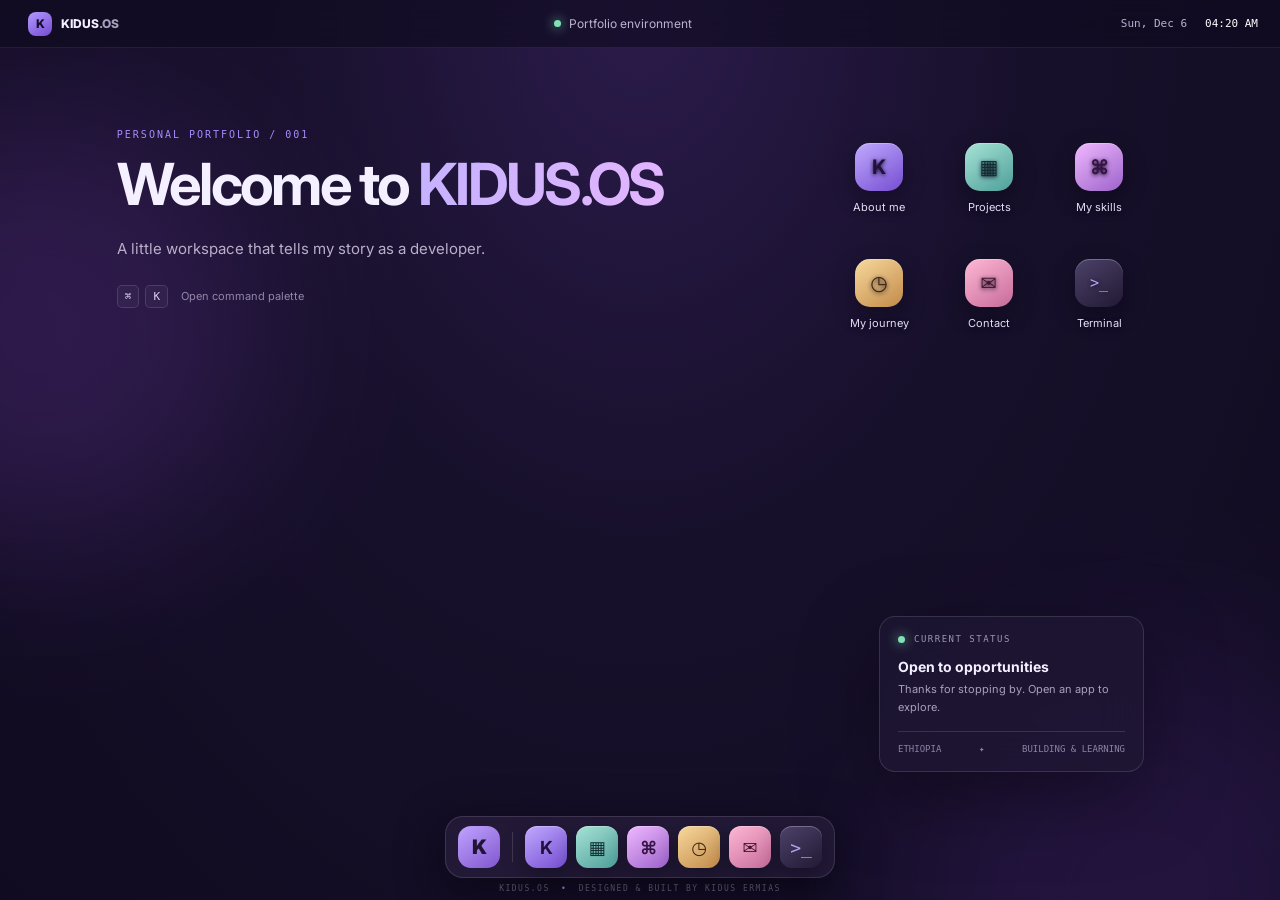
==== commit d5ae3858: "Hide terminal until opened from the dock" ====
--- a/Personal portfolio/index.html
+++ b/Personal portfolio/index.html
@@ -76,7 +76,7 @@
         <div class="window-titlebar" data-drag><div class="window-title"><span class="tiny-app-icon">✉</span> Contact</div><div class="window-controls"><button data-minimize aria-label="Minimize">−</button><button data-maximize aria-label="Maximize">□</button><button data-close aria-label="Close">×</button></div></div>
         <div class="window-body" id="contact-content"></div>
       </article>
-      <article class="app-window terminal-window" data-window="terminal" aria-label="Terminal window">
+      <article class="app-window terminal-window hidden" data-window="terminal" aria-label="Terminal window">
         <div class="window-titlebar" data-drag><div class="window-title"><span class="tiny-app-icon terminal-mini">&gt;_</span> Terminal <span class="terminal-subtitle">— zsh</span></div><div class="window-controls"><button data-minimize aria-label="Minimize">−</button><button data-maximize aria-label="Maximize">□</button><button data-close aria-label="Close">×</button></div></div>
         <div class="window-body terminal-body"><div id="terminal-output" class="terminal-output" role="log" aria-live="polite"></div><form id="terminal-form" class="terminal-form"><label for="terminal-input">kidus@portfolio <b>~</b> $</label><input id="terminal-input" autocomplete="off" spellcheck="false" aria-label="Terminal command"><button type="submit">Run</button></form></div>
       </article>
